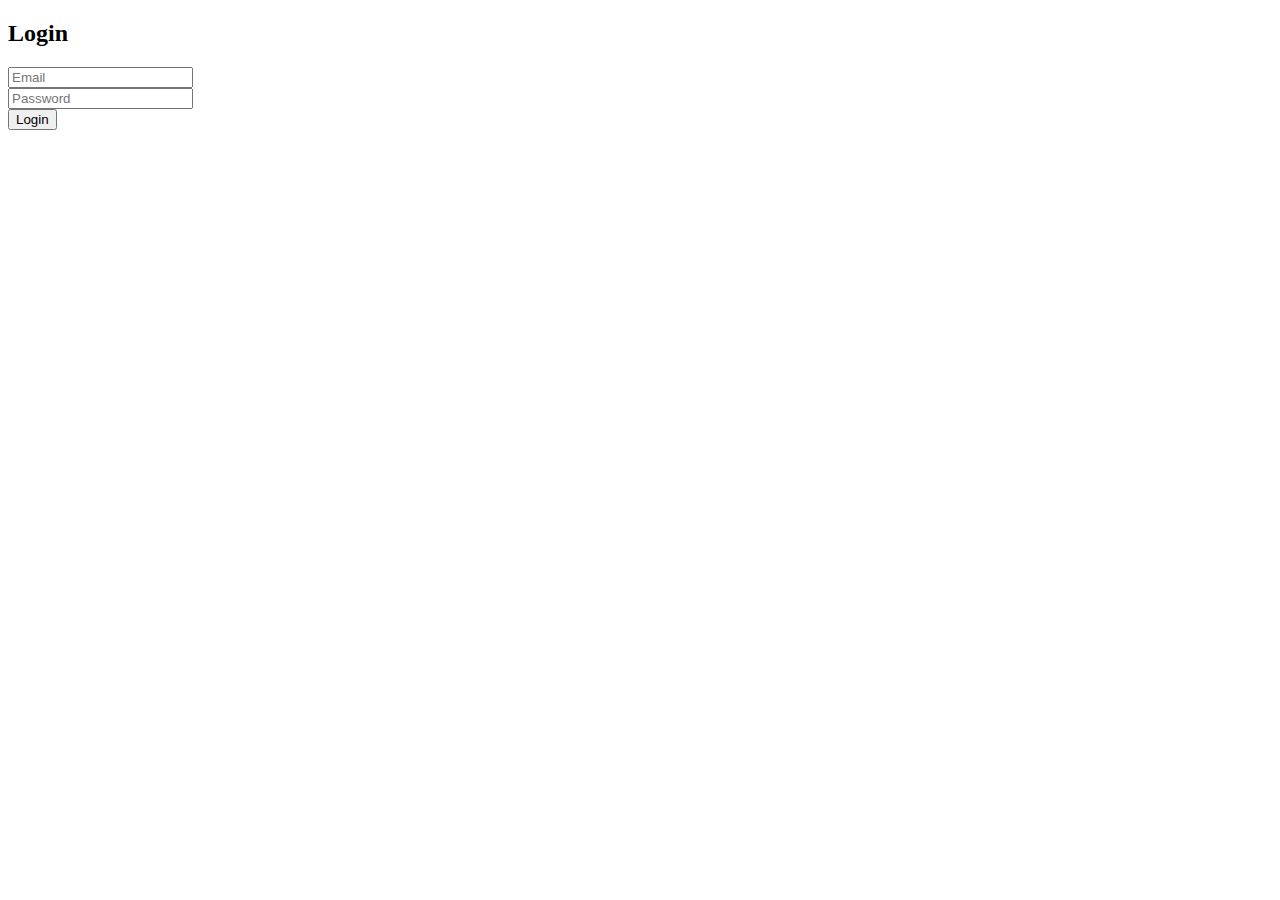
==== src/main/resources/static/home.html @ 86e53cc2 "Initial Set-up with basic register and Login API endpoint working" ====
<!DOCTYPE html>
<html lang="en">
<head>
    <meta charset="UTF-8">
    <meta name="viewport" content="width=device-width, initial-scale=1.0">
    <title>Home</title>
    <script src="app.js" defer></script>
</head>
<body>
    <h2>Welcome</h2>
    <p id="userInfo"></p>
    <button id="logout">Logout</button>
</body>
</html>
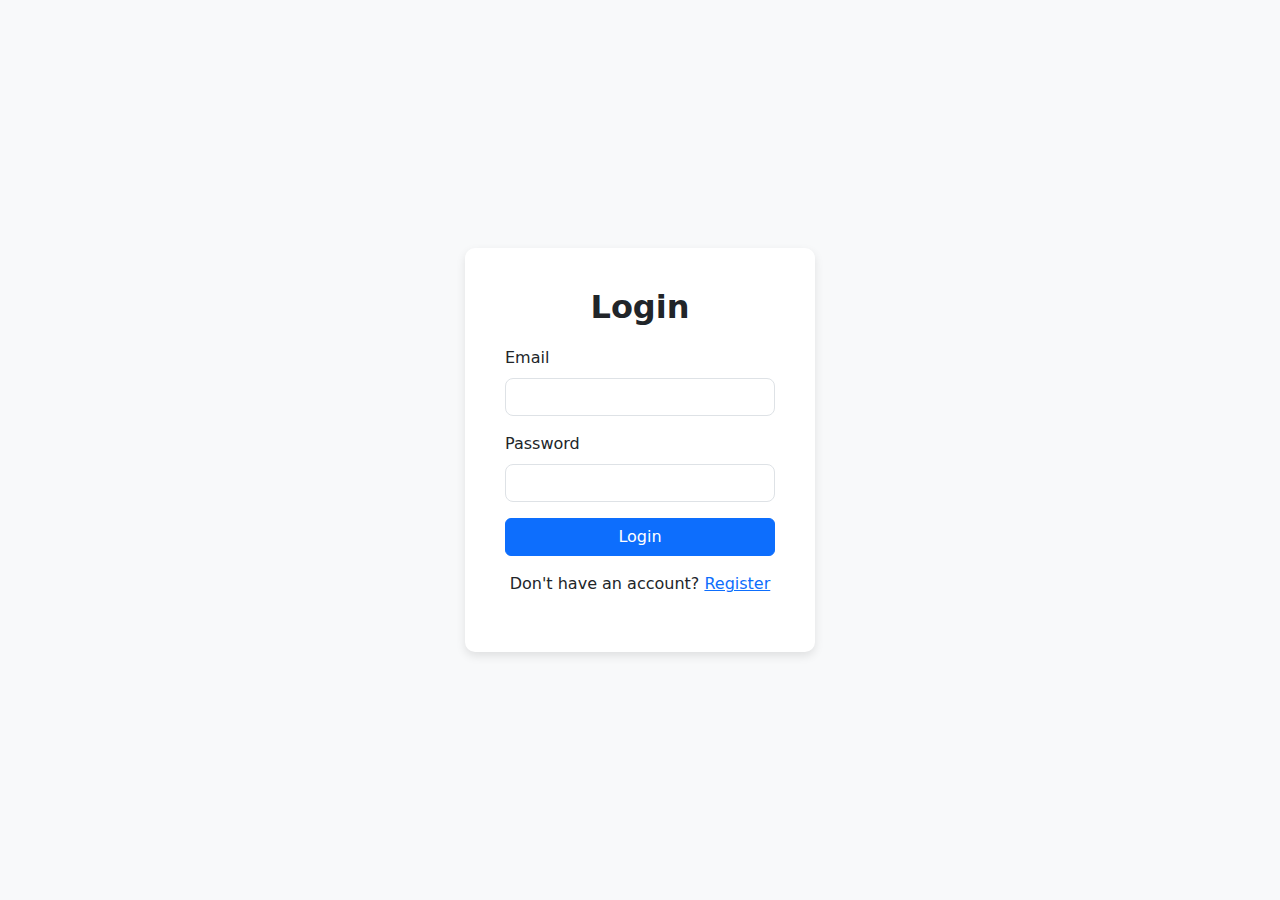
==== commit 74cf05ce: "Final working version with authentication and UI fixes" ====
--- a/src/main/resources/static/home.html
+++ b/src/main/resources/static/home.html
@@ -3,12 +3,43 @@
 <head>
     <meta charset="UTF-8">
     <meta name="viewport" content="width=device-width, initial-scale=1.0">
-    <title>Home</title>
+    <title>Home - Welcome</title>
+
+    <!-- Bootstrap 5 CDN -->
+    <link href="https://cdn.jsdelivr.net/npm/bootstrap@5.3.3/dist/css/bootstrap.min.css" rel="stylesheet">
+    
+    <style>
+        body {
+            display: flex;
+            justify-content: center;
+            align-items: center;
+            height: 100vh;
+            background-color: #f8f9fa;
+            text-align: center;
+        }
+        .container {
+            background: white;
+            padding: 40px;
+            border-radius: 10px;
+            box-shadow: 0px 4px 10px rgba(0, 0, 0, 0.1);
+        }
+        h2 {
+            font-weight: 600;
+            color: #333;
+        }
+        #logout {
+            margin-top: 20px;
+        }
+    </style>
+
     <script src="app.js" defer></script>
 </head>
 <body>
-    <h2>Welcome</h2>
-    <p id="userInfo"></p>
-    <button id="logout">Logout</button>
+
+    <div class="container">
+        <h2 id="userInfo">Welcome, <span>Loading...</span></h2>
+        <button id="logout" class="btn btn-danger">Logout</button>
+    </div>
+
 </body>
 </html>
